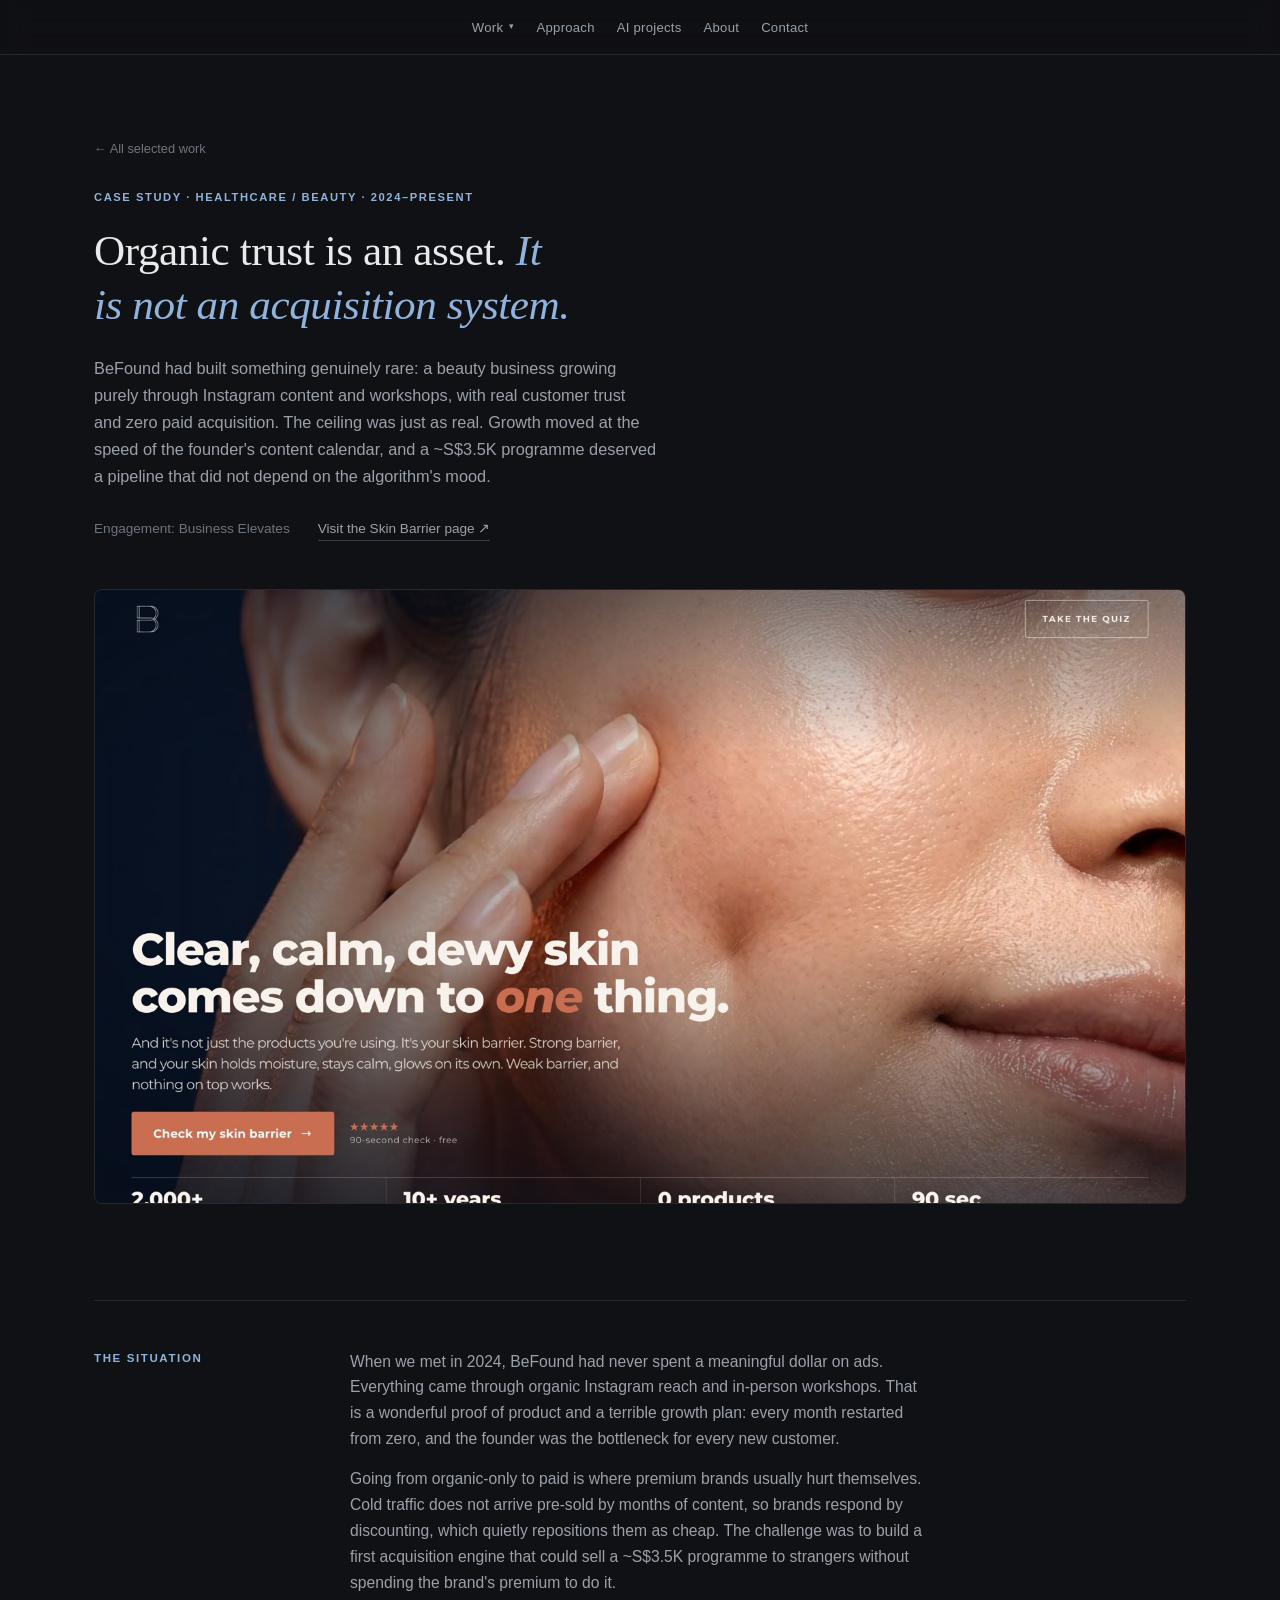
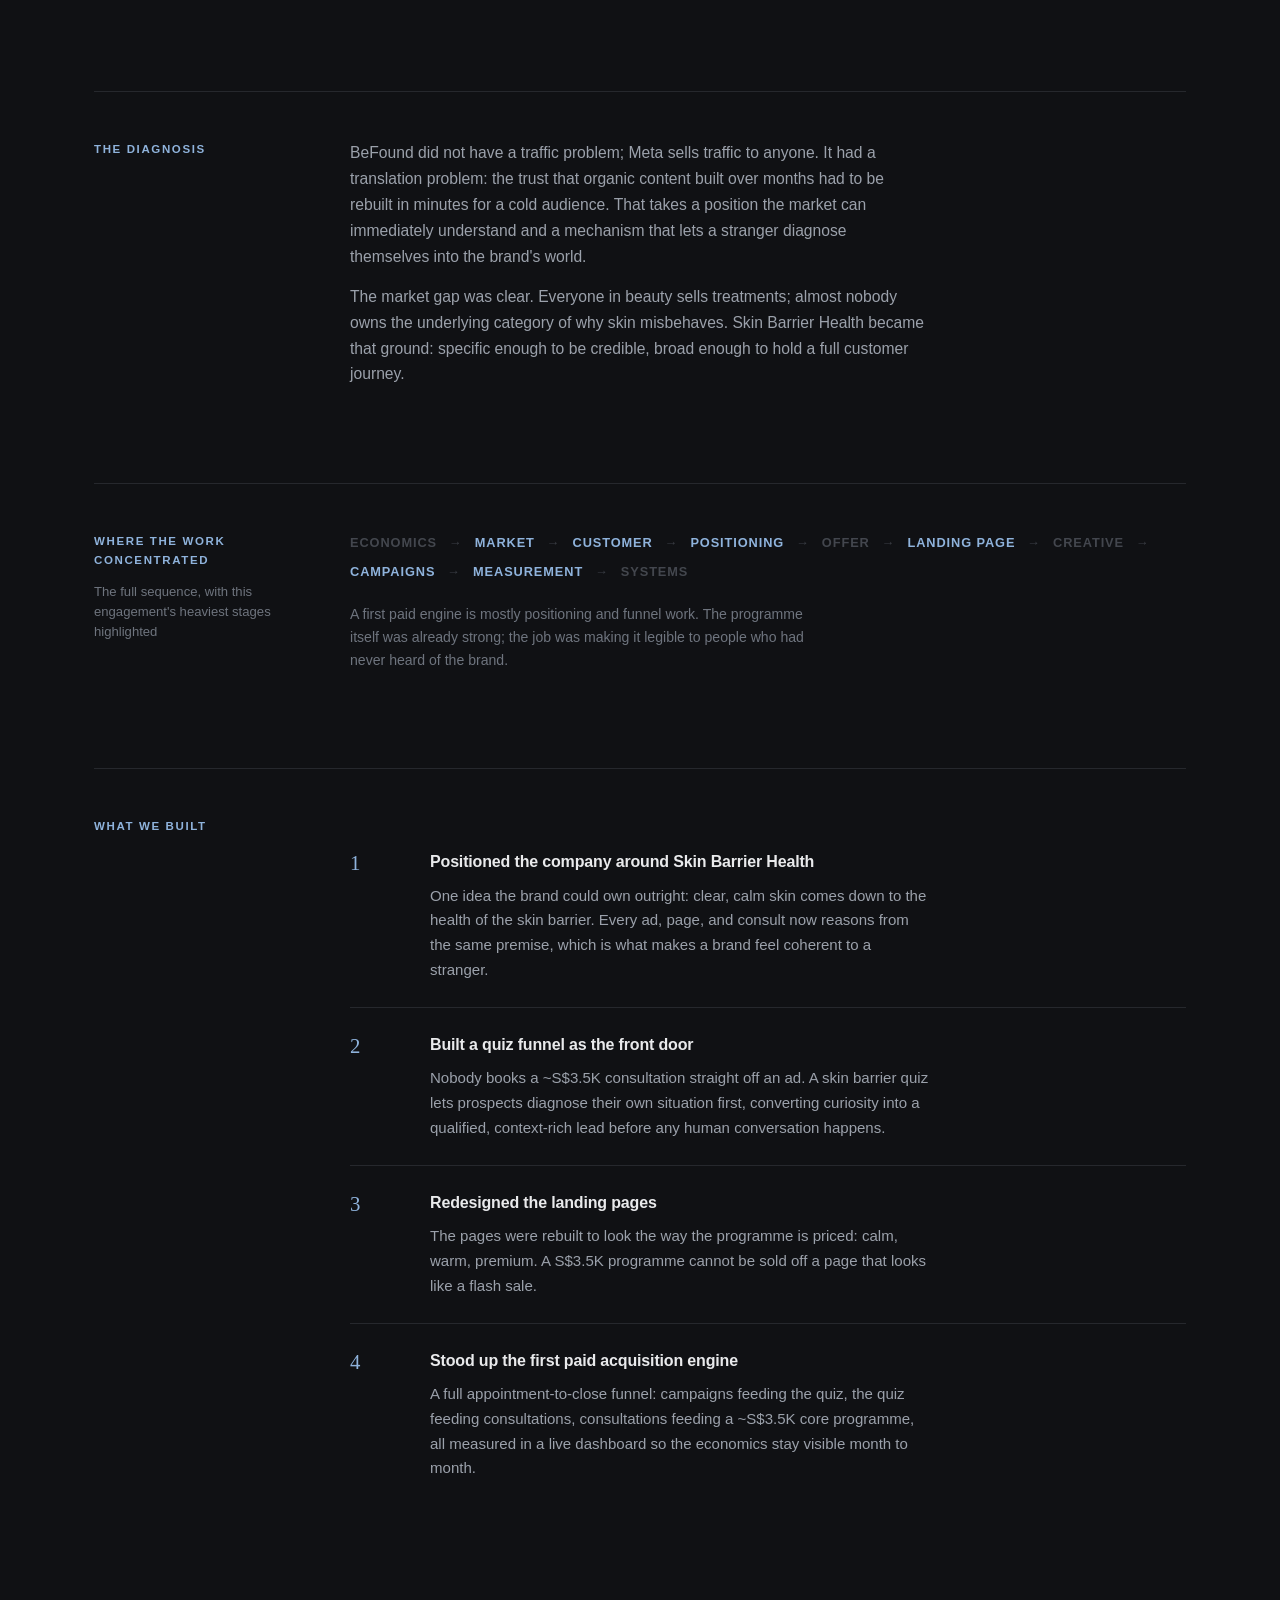
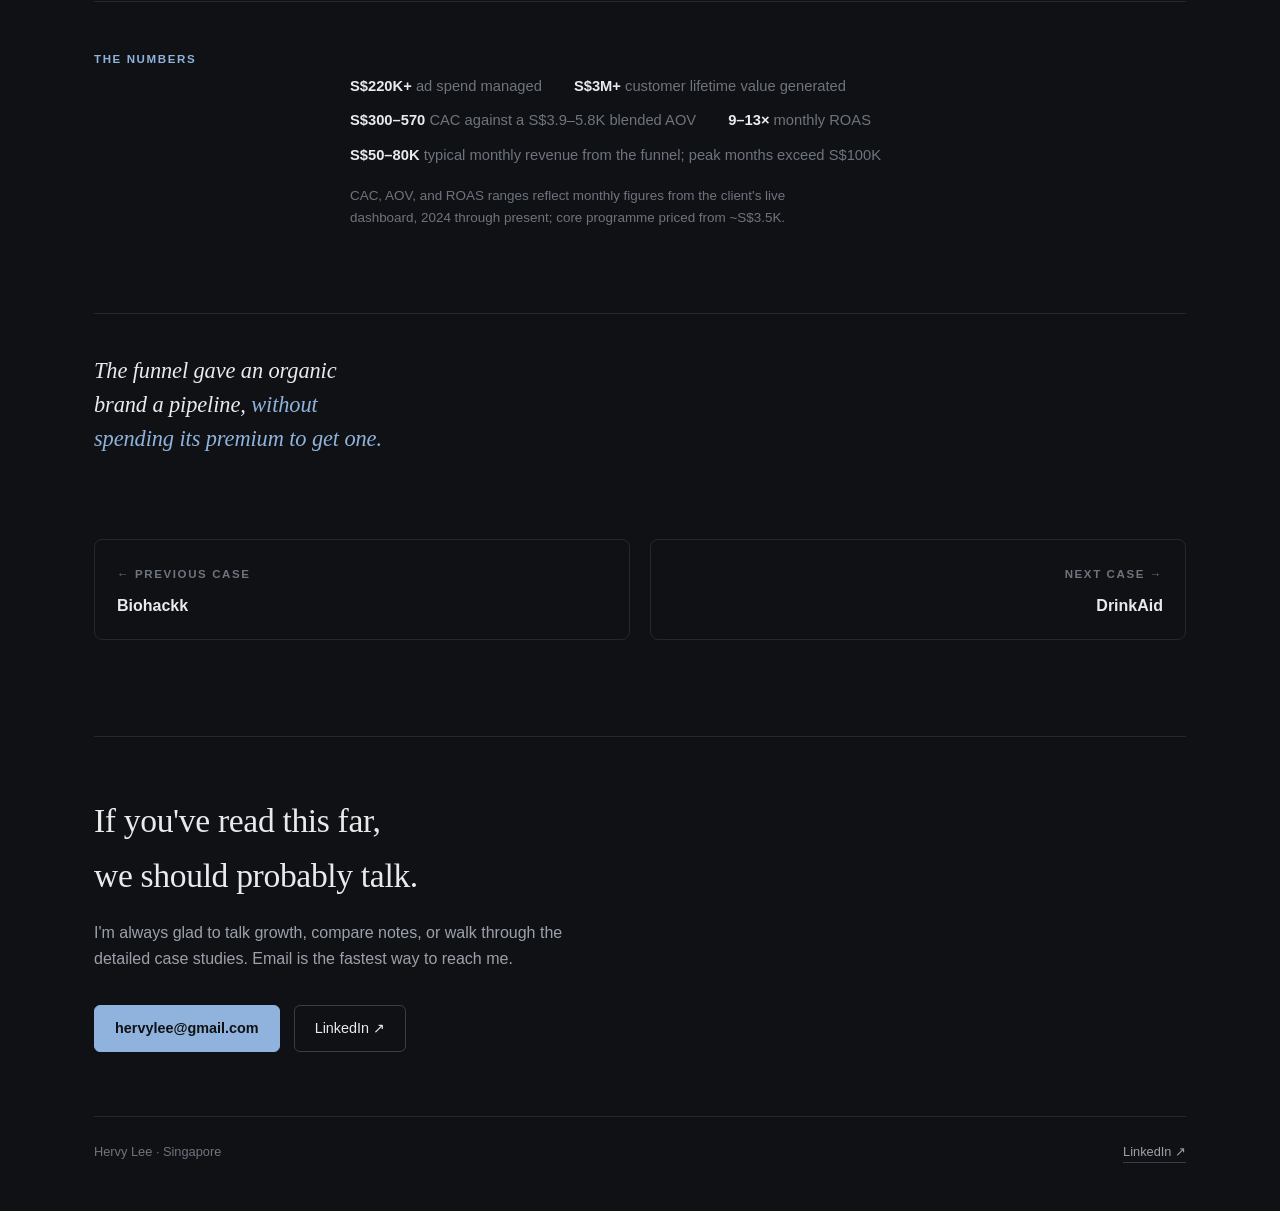
==== work/befound.html @ 4fccdfe1 "Portfolio site: cinematic hero, five case studies, AI projects, editorial rail layout Co-Authored-By" ====
<!doctype html>
<html lang="en" data-theme="dark">
<head>
<meta charset="utf-8">
<meta name="viewport" content="width=device-width, initial-scale=1">
<title>BeFound · Case study · Hervy Lee</title>
<meta name="description" content="How Skin Barrier Health positioning, a quiz funnel, and a first paid acquisition engine turned an organic-only beauty business into a predictable pipeline at 9–13× monthly ROAS.">
<link rel="icon" href="data:image/svg+xml,%3Csvg xmlns='http://www.w3.org/2000/svg' viewBox='0 0 64 64'%3E%3Crect width='64' height='64' rx='12' fill='%23101114'/%3E%3Ctext x='32' y='42' font-family='Georgia,serif' font-size='32' fill='%238FB3DC' text-anchor='middle'%3EH%3C/text%3E%3C/svg%3E">
<link rel="stylesheet" href="../assets/site.css">
</head>
<body>

<nav>
  <div class="nav-inner">
    <button class="nav-toggle" type="button" aria-label="Menu" aria-expanded="false"><span></span><span></span><span></span></button>
    <div class="nav-links">
      <div class="dropdown">
        <button type="button" aria-expanded="false" aria-haspopup="true">Work <span class="caret">▾</span></button>
        <div class="dropdown-menu">
          <a href="biohackk.html">Biohackk <span class="sub">Health &amp; wellness</span></a>
          <a href="befound.html">BeFound <span class="sub">Healthcare / beauty</span></a>
          <a href="drinkaid.html">DrinkAid <span class="sub">Consumer / DTC</span></a>
          <a href="hltone.html">HLTone <span class="sub">Infant nutrition</span></a>
          <a href="edu.html">The Edu Experience <span class="sub">Education</span></a>
          <a class="all" href="../index.html#work">All selected work</a>
        </div>
      </div>
      <a href="../index.html#approach">Approach</a>
      <a href="../index.html#projects">AI projects</a>
      <a href="../index.html#about">About</a>
      <a href="../index.html#contact">Contact</a>
    </div>
  </div>
</nav>

<div class="wrap">

  <header class="case-hero">
    <a class="crumb" href="../index.html#work">← All selected work</a>
    <div class="eyebrow">Case study · Healthcare / beauty · 2024–present</div>
    <h1>Organic trust is an asset. <em>It is not an acquisition system.</em></h1>
    <p class="lede">BeFound had built something genuinely rare: a beauty business growing purely through Instagram content and workshops, with real customer trust and zero paid acquisition. The ceiling was just as real. Growth moved at the speed of the founder's content calendar, and a ~S$3.5K programme deserved a pipeline that did not depend on the algorithm's mood.</p>
    <div class="meta">
      <span>Engagement: Business Elevates</span>
      <a href="https://www.befoundstudios.com/skin-barrier/" rel="noopener">Visit the Skin Barrier page ↗</a>
    </div>
    <div class="case-cover reveal"><img src="../assets/befound.jpg" alt="BeFound Skin Barrier landing page: Clear, calm, dewy skin comes down to one thing, with a quiz call to action"></div>
  </header>

  <section class="prose rail">
    <div class="sec-head">
      <h2 class="sec-title">The situation</h2>
    </div>
    <p>When we met in 2024, BeFound had never spent a meaningful dollar on ads. Everything came through organic Instagram reach and in-person workshops. That is a wonderful proof of product and a terrible growth plan: every month restarted from zero, and the founder was the bottleneck for every new customer.</p>
    <p>Going from organic-only to paid is where premium brands usually hurt themselves. Cold traffic does not arrive pre-sold by months of content, so brands respond by discounting, which quietly repositions them as cheap. The challenge was to build a first acquisition engine that could sell a ~S$3.5K programme to strangers without spending the brand's premium to do it.</p>
  </section>

  <section class="prose rail">
    <div class="sec-head">
      <h2 class="sec-title">The diagnosis</h2>
    </div>
    <p>BeFound did not have a traffic problem; Meta sells traffic to anyone. It had a translation problem: the trust that organic content built over months had to be rebuilt in minutes for a cold audience. That takes a position the market can immediately understand and a mechanism that lets a stranger diagnose themselves into the brand's world.</p>
    <p>The market gap was clear. Everyone in beauty sells treatments; almost nobody owns the underlying category of why skin misbehaves. Skin Barrier Health became that ground: specific enough to be credible, broad enough to hold a full customer journey.</p>
  </section>

  <section class="rail">
    <div class="sec-head">
      <h2 class="sec-title">Where the work concentrated</h2>
      <span class="note">The full sequence, with this engagement's heaviest stages highlighted</span>
    </div>
    <div class="sequence reveal">
      <span class="off">Economics</span><span class="sep">→</span>
      <span class="on">Market</span><span class="sep">→</span>
      <span class="on">Customer</span><span class="sep">→</span>
      <span class="on">Positioning</span><span class="sep">→</span>
      <span class="off">Offer</span><span class="sep">→</span>
      <span class="on">Landing page</span><span class="sep">→</span>
      <span class="off">Creative</span><span class="sep">→</span>
      <span class="on">Campaigns</span><span class="sep">→</span>
      <span class="on">Measurement</span><span class="sep">→</span>
      <span class="off">Systems</span>
    </div>
    <p class="seq-note">A first paid engine is mostly positioning and funnel work. The programme itself was already strong; the job was making it legible to people who had never heard of the brand.</p>
  </section>

  <section class="rail">
    <div class="sec-head">
      <h2 class="sec-title">What we built</h2>
    </div>
    <div class="moves">
      <div class="move reveal">
        <div class="num">1</div>
        <div>
          <h4>Positioned the company around Skin Barrier Health</h4>
          <p>One idea the brand could own outright: clear, calm skin comes down to the health of the skin barrier. Every ad, page, and consult now reasons from the same premise, which is what makes a brand feel coherent to a stranger.</p>
        </div>
      </div>
      <div class="move reveal">
        <div class="num">2</div>
        <div>
          <h4>Built a quiz funnel as the front door</h4>
          <p>Nobody books a ~S$3.5K consultation straight off an ad. A skin barrier quiz lets prospects diagnose their own situation first, converting curiosity into a qualified, context-rich lead before any human conversation happens.</p>
        </div>
      </div>
      <div class="move reveal">
        <div class="num">3</div>
        <div>
          <h4>Redesigned the landing pages</h4>
          <p>The pages were rebuilt to look the way the programme is priced: calm, warm, premium. A S$3.5K programme cannot be sold off a page that looks like a flash sale.</p>
        </div>
      </div>
      <div class="move reveal">
        <div class="num">4</div>
        <div>
          <h4>Stood up the first paid acquisition engine</h4>
          <p>A full appointment-to-close funnel: campaigns feeding the quiz, the quiz feeding consultations, consultations feeding a ~S$3.5K core programme, all measured in a live dashboard so the economics stay visible month to month.</p>
        </div>
      </div>
    </div>
  </section>

  <section class="rail">
    <div class="sec-head">
      <h2 class="sec-title">The numbers</h2>
    </div>
    <div class="facts reveal">
      <div class="fact"><strong>S$220K+</strong> <span>ad spend managed</span></div>
      <div class="fact"><strong>S$3M+</strong> <span>customer lifetime value generated</span></div>
      <div class="fact"><strong>S$300–570</strong> <span>CAC against a S$3.9–5.8K blended AOV</span></div>
      <div class="fact"><strong>9–13×</strong> <span>monthly ROAS</span></div>
      <div class="fact"><strong>S$50–80K</strong> <span>typical monthly revenue from the funnel; peak months exceed S$100K</span></div>
    </div>
    <p class="footnote">CAC, AOV, and ROAS ranges reflect monthly figures from the client's live dashboard, 2024 through present; core programme priced from ~S$3.5K.</p>
  </section>

  <div class="takeaway reveal">
    <p>The funnel gave an organic brand a pipeline, <em>without spending its premium to get one.</em></p>
  </div>

  <div class="case-nav">
    <a href="biohackk.html"><span class="dir">← Previous case</span><span class="name">Biohackk</span></a>
    <a class="next" href="drinkaid.html"><span class="dir">Next case →</span><span class="name">DrinkAid</span></a>
  </div>

  <div class="contact-panel" id="contact">
    <h2>If you've read this far, we should probably talk.</h2>
    <p>I'm always glad to talk growth, compare notes, or walk through the detailed case studies. Email is the fastest way to reach me.</p>
    <div class="hero-ctas">
      <a class="btn" href="mailto:hervylee@gmail.com">hervylee@gmail.com</a>
      <a class="btn ghost" href="https://www.linkedin.com/in/hervylee/" rel="noopener">LinkedIn ↗</a>
    </div>
  </div>

  <footer>
    <span>Hervy Lee · Singapore</span>
    <a href="https://www.linkedin.com/in/hervylee/" rel="noopener">LinkedIn ↗</a>
  </footer>

</div>

<script src="../assets/site.js"></script>

</body>
</html>
---- assets/site.css ----
:root {
  --ground: #FBFBFA;
  --panel: #F3F3F1;
  --ink: #15171B;
  --ink-2: #5C626D;
  --ink-3: #8A8F98;
  --accent: #1E3A5F;
  --accent-soft: #3E5F8A;
  --hairline: #E6E6E2;
  --hairline-strong: #C9C9C4;
  --serif: ui-serif, "New York", Georgia, "Times New Roman", serif;
  --sans: -apple-system, BlinkMacSystemFont, "SF Pro Text", "Segoe UI", Helvetica, Arial, sans-serif;
}
@media (prefers-color-scheme: dark) {
  :root {
    --ground: #101114; --panel: #16181C; --ink: #E9EAEC; --ink-2: #9BA1AB; --ink-3: #6E747E;
    --accent: #8FB3DC; --accent-soft: #6E93BD; --hairline: #26282D; --hairline-strong: #3A3D44;
  }
}
:root[data-theme="dark"] {
  --ground: #101114; --panel: #16181C; --ink: #E9EAEC; --ink-2: #9BA1AB; --ink-3: #6E747E;
  --accent: #8FB3DC; --accent-soft: #6E93BD; --hairline: #26282D; --hairline-strong: #3A3D44;
}
:root[data-theme="light"] {
  --ground: #FBFBFA; --panel: #F3F3F1; --ink: #15171B; --ink-2: #5C626D; --ink-3: #8A8F98;
  --accent: #1E3A5F; --accent-soft: #3E5F8A; --hairline: #E6E6E2; --hairline-strong: #C9C9C4;
}

* { margin: 0; padding: 0; box-sizing: border-box; }
html { background: var(--ground); scroll-behavior: smooth; }
@media (prefers-reduced-motion: reduce) { html { scroll-behavior: auto; } }
body {
  font-family: var(--sans);
  color: var(--ink);
  background: var(--ground);
  line-height: 1.65;
  font-size: 16px;
  -webkit-font-smoothing: antialiased;
}
a { color: inherit; }
a:focus-visible, button:focus-visible { outline: 2px solid var(--accent-soft); outline-offset: 3px; }
.wrap { max-width: 1140px; margin: 0 auto; padding: 0 24px; }

/* ---------- nav ---------- */
nav {
  position: sticky; top: 0; z-index: 10;
  background: color-mix(in srgb, var(--ground) 82%, transparent);
  -webkit-backdrop-filter: blur(12px); backdrop-filter: blur(12px);
  border-bottom: 1px solid var(--hairline);
}
.nav-inner {
  max-width: 1140px; margin: 0 auto; padding: 14px 24px;
  display: flex; align-items: baseline; justify-content: center; gap: 16px;
}
.nav-toggle { display: none; background: none; border: 0; cursor: pointer; padding: 10px; }
.nav-toggle span {
  display: block; width: 18px; height: 1.5px; background: var(--ink);
  transition: transform 0.25s ease, opacity 0.2s ease;
}
.nav-toggle span + span { margin-top: 5px; }
nav.open .nav-toggle span:nth-child(1) { transform: translateY(6.5px) rotate(45deg); }
nav.open .nav-toggle span:nth-child(2) { opacity: 0; }
nav.open .nav-toggle span:nth-child(3) { transform: translateY(-6.5px) rotate(-45deg); }
.nav-links { display: flex; gap: 22px; flex-wrap: wrap; align-items: baseline; }
.nav-links > a {
  font-size: 0.82rem; text-decoration: none; color: var(--ink-2);
  letter-spacing: 0.02em;
}
.nav-links > a:hover { color: var(--accent); }

/* ---------- nav dropdown ---------- */
.dropdown { position: relative; }
.dropdown > button {
  background: none; border: 0; cursor: pointer;
  font-family: inherit; font-size: 0.82rem; letter-spacing: 0.02em;
  color: var(--ink-2); padding: 0;
  display: inline-flex; align-items: center; gap: 6px;
}
.dropdown > button:hover { color: var(--accent); }
.dropdown .caret {
  font-size: 0.55rem; line-height: 1; translate: 0 -1px;
  transition: transform 0.2s ease;
}
.dropdown.open .caret { transform: rotate(180deg); }
.dropdown-menu {
  position: absolute; top: calc(100% + 12px); right: -8px;
  min-width: 232px;
  background: var(--panel);
  border: 1px solid var(--hairline);
  border-radius: 8px;
  padding: 8px;
  display: none; flex-direction: column;
  box-shadow: 0 16px 40px rgba(0, 0, 0, 0.28);
}
.dropdown.open .dropdown-menu,
.dropdown:focus-within .dropdown-menu { display: flex; }
@media (hover: hover) {
  .dropdown:hover .dropdown-menu { display: flex; }
}
.dropdown-menu a {
  padding: 8px 12px; border-radius: 5px; text-decoration: none;
  font-size: 0.86rem; color: var(--ink);
  display: flex; align-items: baseline; justify-content: space-between; gap: 14px;
}
.dropdown-menu a .sub { font-size: 0.72rem; color: var(--ink-3); white-space: nowrap; }
.dropdown-menu a:hover { background: color-mix(in srgb, var(--accent) 12%, transparent); color: var(--accent); }
.dropdown-menu a:hover .sub { color: var(--accent-soft); }
.dropdown-menu .all {
  margin-top: 6px; padding-top: 10px;
  border-top: 1px solid var(--hairline);
  color: var(--ink-2); font-size: 0.8rem;
}
@media (max-width: 640px) {
  .nav-inner { justify-content: flex-end; padding: 8px 16px; }
  .nav-toggle { display: block; }
  .nav-links { display: none; }
  nav.open .nav-links {
    display: flex; flex-direction: column; align-items: flex-start; gap: 2px;
    position: absolute; top: 100%; left: 0; right: 0;
    background: color-mix(in srgb, var(--ground) 96%, transparent);
    -webkit-backdrop-filter: blur(14px); backdrop-filter: blur(14px);
    border-bottom: 1px solid var(--hairline);
    padding: 8px 24px 20px;
  }
  .nav-links > a { padding: 10px 0; font-size: 0.95rem; }
  .dropdown > button { display: none; }
  .dropdown-menu, .dropdown.open .dropdown-menu, .dropdown:focus-within .dropdown-menu {
    display: flex; position: static; min-width: 0;
    background: transparent; border: 0; box-shadow: none; padding: 0;
  }
  .dropdown-menu a { padding: 10px 0; font-size: 0.95rem; border-radius: 0; }
  .dropdown-menu a:hover { background: transparent; }
  .dropdown-menu .all { border-top: 0; margin-top: 0; padding-top: 10px; }
}

/* ---------- hero ---------- */
header.hero { padding: 96px 0 72px; }
.eyebrow {
  font-size: 0.7rem; font-weight: 600; text-transform: uppercase;
  letter-spacing: 0.14em; color: var(--accent);
}
.hero h1, .intro h1 {
  margin-top: 20px;
  font-family: var(--serif);
  font-weight: 500;
  font-size: clamp(1.9rem, 5.2vw, 3.1rem);
  line-height: 1.22;
  letter-spacing: -0.01em;
  text-wrap: balance;
  max-width: 21ch;
}
.hero h1 em, .intro h1 em { font-style: italic; color: var(--accent); }

/* ---------- animated "growth" word ---------- */
.gw { position: relative; display: inline-block; white-space: nowrap; }
.gw .l { display: inline-block; transform-origin: 50% 100%; }
.gw svg {
  position: absolute; left: 0; bottom: -0.18em;
  width: 100%; height: 0.42em;
  overflow: visible; pointer-events: none;
}
.gw path {
  fill: none; stroke: var(--accent-soft); stroke-width: 1.5;
  vector-effect: non-scaling-stroke; stroke-linecap: round;
}
.gw circle { fill: var(--accent); transform-box: fill-box; transform-origin: center; }
.gw.play .l { animation: gw-grow 0.55s cubic-bezier(0.16, 1, 0.3, 1) both; }
.gw.play .l:nth-child(1) { animation-delay: 0.10s; }
.gw.play .l:nth-child(2) { animation-delay: 0.17s; }
.gw.play .l:nth-child(3) { animation-delay: 0.24s; }
.gw.play .l:nth-child(4) { animation-delay: 0.31s; }
.gw.play .l:nth-child(5) { animation-delay: 0.38s; }
.gw.play .l:nth-child(6) { animation-delay: 0.45s; }
.gw.play svg { animation: gw-draw 0.7s ease-out 0.65s both; }
.gw.play circle {
  opacity: 0;
  animation: gw-dot-in 0.3s ease-out 1.3s forwards, gw-pulse 3.2s ease-in-out 1.7s infinite;
}
@keyframes gw-grow { from { opacity: 0; transform: translateY(0.45em) scale(0.6); } }
@keyframes gw-draw {
  from { clip-path: inset(-80% 105% -80% -5%); }
  to { clip-path: inset(-80% -10% -80% -5%); }
}
@keyframes gw-dot-in { from { opacity: 0; transform: scale(0.4); } to { opacity: 1; } }
@keyframes gw-pulse {
  0%, 100% { transform: scale(1); opacity: 1; }
  50% { transform: scale(1.4); opacity: 0.7; }
}
@media (prefers-reduced-motion: reduce) {
  .gw.play .l, .gw.play svg, .gw.play circle { animation: none; }
  .gw.play circle { opacity: 1; }
}

/* ---------- cinematic hero ---------- */
.cine {
  min-height: calc(94svh - 54px);
  display: flex; flex-direction: column; align-items: center; justify-content: center;
  position: relative; text-align: center;
  padding: 48px 24px 64px;
  background: radial-gradient(ellipse 62% 46% at 50% 44%, color-mix(in srgb, var(--accent) 7%, transparent), transparent 72%);
}
.cine .gw {
  font-family: var(--serif);
  font-weight: 500;
  font-size: clamp(4.2rem, 19vw, 13rem);
  line-height: 1.05;
  letter-spacing: -0.03em;
  color: var(--ink);
}
.cine .gw path { stroke-width: 2; }
.cine .gw.play .l { animation-duration: 0.7s; }
.cine .gw.play .l:nth-child(1) { animation-delay: 0.20s; }
.cine .gw.play .l:nth-child(2) { animation-delay: 0.29s; }
.cine .gw.play .l:nth-child(3) { animation-delay: 0.38s; }
.cine .gw.play .l:nth-child(4) { animation-delay: 0.47s; }
.cine .gw.play .l:nth-child(5) { animation-delay: 0.56s; }
.cine .gw.play .l:nth-child(6) { animation-delay: 0.65s; }
.cine .gw.play svg { animation-delay: 0.95s; animation-duration: 0.9s; }
.cine .gw.play circle { animation-delay: 1.9s, 2.4s; }
.cine-eyebrow { margin-top: 40px; }
.scroll-cue {
  position: absolute; bottom: 26px; left: 50%; margin-left: -0.5px;
  display: block; width: 1px; height: 46px; overflow: hidden;
}
.scroll-cue span {
  display: block; width: 1px; height: 100%;
  background: linear-gradient(var(--accent-soft), transparent);
  animation: cue 2.6s ease-in-out infinite;
}
@keyframes cue {
  0% { transform: translateY(-100%); }
  55%, 100% { transform: translateY(100%); }
}
@media (prefers-reduced-motion: reduce) { .scroll-cue span { animation: none; } }

.intro { padding-top: 40px; }
.intro h1 { margin-top: 0; }
.intro .metrics { margin-top: 56px; }
.hero .lede, .intro .lede { margin-top: 26px; color: var(--ink-2); max-width: 60ch; font-size: 1.02rem; }
.hero-ctas { margin-top: 32px; display: flex; gap: 14px; flex-wrap: wrap; align-items: center; }
.btn {
  display: inline-block; text-decoration: none; font-size: 0.9rem; font-weight: 600;
  padding: 11px 20px; border-radius: 6px;
  background: var(--accent); color: var(--ground);
  border: 1px solid var(--accent);
}
.btn:hover { background: var(--accent-soft); border-color: var(--accent-soft); }
.btn:active { transform: translateY(1px); }
.btn.ghost { background: transparent; color: var(--ink); border: 1px solid var(--hairline-strong); font-weight: 500; }
.btn.ghost:hover { border-color: var(--accent); color: var(--accent); background: transparent; }

/* ---------- metrics ---------- */
.metrics {
  display: grid; grid-template-columns: repeat(4, 1fr); gap: 28px 24px;
  padding: 32px 0; border-top: 1px solid var(--hairline); border-bottom: 1px solid var(--hairline);
}
.metric .value {
  font-size: 1.8rem; font-weight: 620; letter-spacing: -0.02em;
  font-variant-numeric: tabular-nums; line-height: 1.15;
}
.metric .label { margin-top: 5px; font-size: 0.82rem; color: var(--ink-3); line-height: 1.45; }
@media (max-width: 620px) { .metrics { grid-template-columns: repeat(2, 1fr); } }
.metrics.reveal .metric { opacity: 0; transform: translateY(12px); transition: opacity 0.5s ease, transform 0.5s ease; }
.metrics.reveal.in .metric { opacity: 1; transform: none; }
.metrics.reveal.in .metric:nth-child(2) { transition-delay: 70ms; }
.metrics.reveal.in .metric:nth-child(3) { transition-delay: 140ms; }
.metrics.reveal.in .metric:nth-child(4) { transition-delay: 210ms; }

/* ---------- sections ---------- */
section { padding: 84px 0 0; }
.sec-head { display: flex; align-items: baseline; justify-content: space-between; gap: 16px;
  padding-bottom: 12px; border-bottom: 1px solid var(--hairline); margin-bottom: 40px; }
.sec-head .note { font-size: 0.82rem; color: var(--ink-3); }

/* ---------- editorial rail sections ---------- */
.rail {
  display: grid;
  grid-template-columns: 200px minmax(0, 1fr);
  column-gap: 56px;
  border-top: 1px solid var(--hairline);
}
section.rail { margin-top: clamp(64px, 9vw, 96px); padding: clamp(40px, 6vw, 48px) 0 0; }
.rail > .sec-head {
  grid-column: 1;
  grid-row: 1 / span 99;
  align-self: start;
  position: sticky;
  top: 96px;
  display: block;
  border-bottom: 0;
  padding-bottom: 0;
  margin-bottom: 0;
}
.rail > .sec-head .note { display: block; margin-top: 12px; line-height: 1.5; }
.rail > :not(.sec-head) { grid-column: 2; }
@media (max-width: 880px) {
  .rail { display: block; }
  .rail > .sec-head { position: static; margin-bottom: 32px; }
}
h2.sec-title { font-size: 0.72rem; font-weight: 600; text-transform: uppercase; letter-spacing: 0.14em; color: var(--accent); }

/* ---------- work (index cards) ---------- */
.case { display: grid; grid-template-columns: 1fr; gap: 0; }
.case + .case { margin-top: clamp(48px, 7vw, 64px); padding-top: clamp(48px, 7vw, 64px); border-top: 1px solid var(--hairline); }
.cover {
  display: block; margin-bottom: 26px;
  aspect-ratio: 16 / 9; overflow: hidden;
  border: 1px solid var(--hairline); border-radius: 8px;
  background: var(--panel);
}
.cover img {
  display: block; width: 100%; height: 100%;
  object-fit: cover; object-position: center top;
  transition: transform 0.6s ease;
}
.cover:hover img { transform: scale(1.02); }
@media (prefers-reduced-motion: reduce) { .cover img { transition: none; } .cover:hover img { transform: none; } }
.case-head { display: flex; flex-wrap: wrap; align-items: baseline; gap: 6px 14px; }
.case h3 { font-size: 1.25rem; font-weight: 640; letter-spacing: -0.015em; }
.case h3 a { text-decoration: none; border-bottom: 1px solid var(--hairline-strong); }
.case h3 a:hover { color: var(--accent); border-bottom-color: var(--accent); }
.case .tag { font-size: 0.8rem; color: var(--ink-3); }
.case .story { margin-top: 14px; font-size: 0.98rem; color: var(--ink-2); max-width: 66ch; }
.deltas { margin-top: 24px; }
.delta {
  display: grid; grid-template-columns: 1fr auto auto auto; gap: 18px; align-items: baseline;
  padding: 12px 0; border-top: 1px solid var(--hairline); font-size: 0.94rem;
}
.delta:last-child { border-bottom: 1px solid var(--hairline); }
.delta .what { color: var(--ink-2); }
.delta .from { color: var(--ink-3); font-variant-numeric: tabular-nums; text-align: right; }
.delta .arrow { color: var(--ink-3); font-size: 0.82rem; }
.delta .to { color: var(--accent); font-weight: 640; font-variant-numeric: tabular-nums; text-align: right; min-width: 76px; }
.facts { margin-top: 24px; display: flex; flex-wrap: wrap; gap: 10px 32px; font-size: 0.92rem; }
.facts .fact strong { font-weight: 640; font-variant-numeric: tabular-nums; }
.facts .fact span { color: var(--ink-3); }
.footnote { margin-top: 18px; font-size: 0.84rem; color: var(--ink-3); max-width: 64ch; }
.case-link {
  display: inline-block; margin-top: 24px;
  font-size: 0.9rem; font-weight: 600; text-decoration: none;
  color: var(--accent); border-bottom: 1px solid var(--accent-soft);
}
.case-link:hover { color: var(--accent-soft); }

/* ---------- approach ---------- */
.sequence {
  display: flex; flex-wrap: wrap; align-items: baseline; gap: 8px 12px;
  font-size: 0.8rem; font-weight: 560; letter-spacing: 0.07em; text-transform: uppercase;
  color: var(--ink-2);
}
.sequence .sep { color: var(--hairline-strong); font-weight: 400; }
.sequence .on { color: var(--accent); }
.sequence .off { color: var(--ink-3); opacity: 0.55; }
/* ---------- process journey ---------- */
.journey { position: relative; padding-left: 32px; max-width: 640px; }
.journey::before {
  content: ""; position: absolute; left: 3px; top: 14px; bottom: 14px;
  width: 1px; background: var(--hairline-strong);
}
.stage { position: relative; padding: 9px 0; }
.stage.has-note { padding: 18px 0 28px; }
.stage::before {
  content: ""; position: absolute; left: -32px; top: 17px;
  width: 7px; height: 7px; border-radius: 50%;
  background: var(--ink-3);
}
.stage.has-note::before {
  top: 26px;
  background: var(--accent);
  box-shadow: 0 0 0 4px color-mix(in srgb, var(--accent) 16%, transparent);
}
.stage-head { display: flex; align-items: baseline; gap: 16px; }
.s-num {
  font-family: var(--serif); font-size: 1.05rem; color: var(--ink-3);
  font-variant-numeric: tabular-nums; min-width: 30px; line-height: 1.4;
}
.has-note .s-num { color: var(--accent); }
.s-name {
  font-size: 0.78rem; font-weight: 600; letter-spacing: 0.09em;
  text-transform: uppercase; color: var(--ink-3);
}
.has-note .s-name { color: var(--ink); }
.stage-line { margin-top: 6px; padding-left: 46px; font-size: 0.88rem; color: var(--ink-3); max-width: 54ch; }
.stage-note { margin-top: 10px; padding-left: 46px; max-width: 58ch; }
.stage-note h4 { font-size: 0.98rem; font-weight: 640; letter-spacing: -0.01em; }
.stage-note p { margin-top: 8px; font-size: 0.93rem; color: var(--ink-2); }
@media (max-width: 620px) {
  .journey { padding-left: 24px; }
  .stage::before { left: -24px; }
  .stage-note, .stage-line { padding-left: 0; }
}

/* ---------- about ---------- */
.about-grid { display: grid; grid-template-columns: 3fr 2fr; gap: 48px; }
@media (max-width: 680px) { .about-grid { grid-template-columns: 1fr; } }
.about p + p { margin-top: 14px; }
.about p { color: var(--ink-2); font-size: 0.98rem; max-width: 60ch; }
.side-list h4 {
  font-size: 0.7rem; font-weight: 600; text-transform: uppercase; letter-spacing: 0.14em;
  color: var(--accent); margin-bottom: 12px;
}
.side-list ul { list-style: none; display: flex; flex-direction: column; gap: 8px; font-size: 0.9rem; color: var(--ink-2); }
.side-list li { padding-left: 16px; position: relative; }
.side-list li::before { content: ""; position: absolute; left: 0; top: 0.68em; width: 5px; height: 1px; background: var(--accent-soft); }
.side-list + .side-list { margin-top: 32px; }

/* ---------- contact ---------- */
.contact-panel {
  margin-top: clamp(64px, 9vw, 96px); padding: clamp(40px, 6vw, 56px) 0 clamp(48px, 7vw, 64px);
  border-top: 1px solid var(--hairline);
}
.contact-panel h2 {
  font-family: var(--serif); font-weight: 500;
  font-size: clamp(1.5rem, 3.6vw, 2.1rem); letter-spacing: -0.01em;
  text-wrap: balance; max-width: 26ch;
}
.contact-panel p { margin-top: 16px; color: var(--ink-2); max-width: 56ch; }

footer {
  border-top: 1px solid var(--hairline);
  padding: 24px 0 48px;
  font-size: 0.8rem; color: var(--ink-3);
  display: flex; justify-content: space-between; flex-wrap: wrap; gap: 8px;
}
footer a { color: var(--ink-2); text-decoration: none; border-bottom: 1px solid var(--hairline-strong); }
footer a:hover { color: var(--accent); border-bottom-color: var(--accent); }

/* ---------- case study pages ---------- */
.case-hero { padding: clamp(56px, 8vw, 80px) 0 0; }
.case-hero .crumb {
  font-size: 0.8rem; color: var(--ink-3); text-decoration: none;
}
.case-hero .crumb:hover { color: var(--accent); }
.case-hero .eyebrow { margin-top: 26px; }
.case-hero h1 {
  margin-top: 18px;
  font-family: var(--serif);
  font-weight: 500;
  font-size: clamp(1.8rem, 4.6vw, 2.7rem);
  line-height: 1.24;
  letter-spacing: -0.01em;
  text-wrap: balance;
  max-width: 24ch;
}
.case-hero h1 em { font-style: italic; color: var(--accent); }
.case-hero .lede { margin-top: 24px; color: var(--ink-2); max-width: 62ch; font-size: 1.02rem; }
.case-hero .meta {
  margin-top: 28px; display: flex; flex-wrap: wrap; gap: 8px 28px;
  font-size: 0.85rem; color: var(--ink-3);
}
.case-hero .meta a { color: var(--ink-2); text-decoration: none; border-bottom: 1px solid var(--hairline-strong); }
.case-hero .meta a:hover { color: var(--accent); border-bottom-color: var(--accent); }
.case-cover {
  margin-top: clamp(32px, 5vw, 48px);
  aspect-ratio: 16 / 9; overflow: hidden;
  border: 1px solid var(--hairline); border-radius: 8px;
  background: var(--panel);
}
.case-cover img { display: block; width: 100%; height: 100%; object-fit: cover; object-position: center top; }

.prose p { color: var(--ink-2); font-size: 0.98rem; max-width: 66ch; }
.prose p + p { margin-top: 14px; }
.prose strong { color: var(--ink); font-weight: 620; }

.seq-note { margin-top: 20px; font-size: 0.88rem; color: var(--ink-3); max-width: 62ch; }

.moves { margin-top: 8px; display: flex; flex-direction: column; }
.move {
  display: grid; grid-template-columns: 56px 1fr; gap: 8px 24px;
  padding: 24px 0;
}
.move + .move { border-top: 1px solid var(--hairline); }
.move .num {
  font-family: var(--serif); font-size: 1.3rem; color: var(--accent);
  font-variant-numeric: tabular-nums; line-height: 1.3;
}
.move h4 { font-size: 1rem; font-weight: 640; letter-spacing: -0.01em; }
.move p { margin-top: 8px; font-size: 0.94rem; color: var(--ink-2); max-width: 60ch; }
@media (max-width: 620px) {
  .move { grid-template-columns: 1fr; gap: 4px; }
  .move .num { font-size: 1.1rem; }
}

.takeaway {
  margin-top: clamp(64px, 9vw, 84px); padding: 40px 0 0;
  border-top: 1px solid var(--hairline);
}
.takeaway p {
  font-family: var(--serif); font-style: italic;
  font-size: clamp(1.15rem, 2.6vw, 1.4rem); line-height: 1.5;
  letter-spacing: -0.005em; text-wrap: balance;
  max-width: 30ch; color: var(--ink);
}
.takeaway p em { color: var(--accent); font-style: italic; }

.case-nav {
  margin-top: clamp(64px, 9vw, 84px);
  display: grid; grid-template-columns: 1fr 1fr; gap: 20px;
}
@media (max-width: 620px) { .case-nav { grid-template-columns: 1fr; } }
.case-nav a {
  display: block; text-decoration: none;
  border: 1px solid var(--hairline); border-radius: 8px;
  padding: 20px 22px;
}
.case-nav a:hover { border-color: var(--accent-soft); }
.case-nav .dir { font-size: 0.72rem; font-weight: 600; text-transform: uppercase; letter-spacing: 0.14em; color: var(--ink-3); }
.case-nav a:hover .dir { color: var(--accent); }
.case-nav .name { display: block; margin-top: 6px; font-weight: 640; font-size: 1rem; }
.case-nav .next { text-align: right; }

/* ---------- case page extras ---------- */
.case-cover.wide { aspect-ratio: 21 / 9; }
.case-cover.wide img { object-position: center; }
.crop-right { object-position: right center !important; }

.sim-wrap { margin-top: 8px; overflow-x: auto; }
table.sim {
  width: 100%; min-width: 620px;
  border-collapse: collapse;
  font-size: 0.88rem; font-variant-numeric: tabular-nums;
}
.sim th {
  font-size: 0.68rem; font-weight: 600; text-transform: uppercase; letter-spacing: 0.09em;
  color: var(--ink-3); text-align: right; padding: 8px 12px 10px;
  border-bottom: 1px solid var(--hairline-strong); white-space: nowrap;
}
.sim td { padding: 10px 12px; border-bottom: 1px solid var(--hairline); color: var(--ink-2); text-align: right; white-space: nowrap; }
.sim th:first-child, .sim td:first-child { text-align: left; padding-left: 0; }
.sim th:last-child, .sim td:last-child { padding-right: 0; }
.sim .neg { color: var(--ink-3); }
.sim .pos { color: var(--accent); font-weight: 620; }
.sim tr.live td { background: color-mix(in srgb, var(--accent) 8%, transparent); color: var(--ink); }
.sim .badge {
  display: inline-block; font-size: 0.62rem; font-weight: 600; text-transform: uppercase;
  letter-spacing: 0.09em; color: var(--accent);
  border: 1px solid var(--accent-soft); border-radius: 999px;
  padding: 1px 8px; margin-left: 10px; vertical-align: middle;
}
.figcap { margin-top: 14px; font-size: 0.82rem; color: var(--ink-3); max-width: 64ch; }

.figure { margin-top: 40px; border: 1px solid var(--hairline); border-radius: 8px; overflow: hidden; background: var(--panel); }
.figure img { display: block; width: 100%; height: auto; }

/* ---------- reveal motion ---------- */
.reveal { opacity: 0; transform: translateY(14px); transition: opacity 0.55s ease, transform 0.55s ease; }
.reveal.in { opacity: 1; transform: none; }
@media (prefers-reduced-motion: reduce) {
  .reveal { opacity: 1; transform: none; transition: none; }
  .metrics.reveal .metric { opacity: 1; transform: none; transition: none; }
}
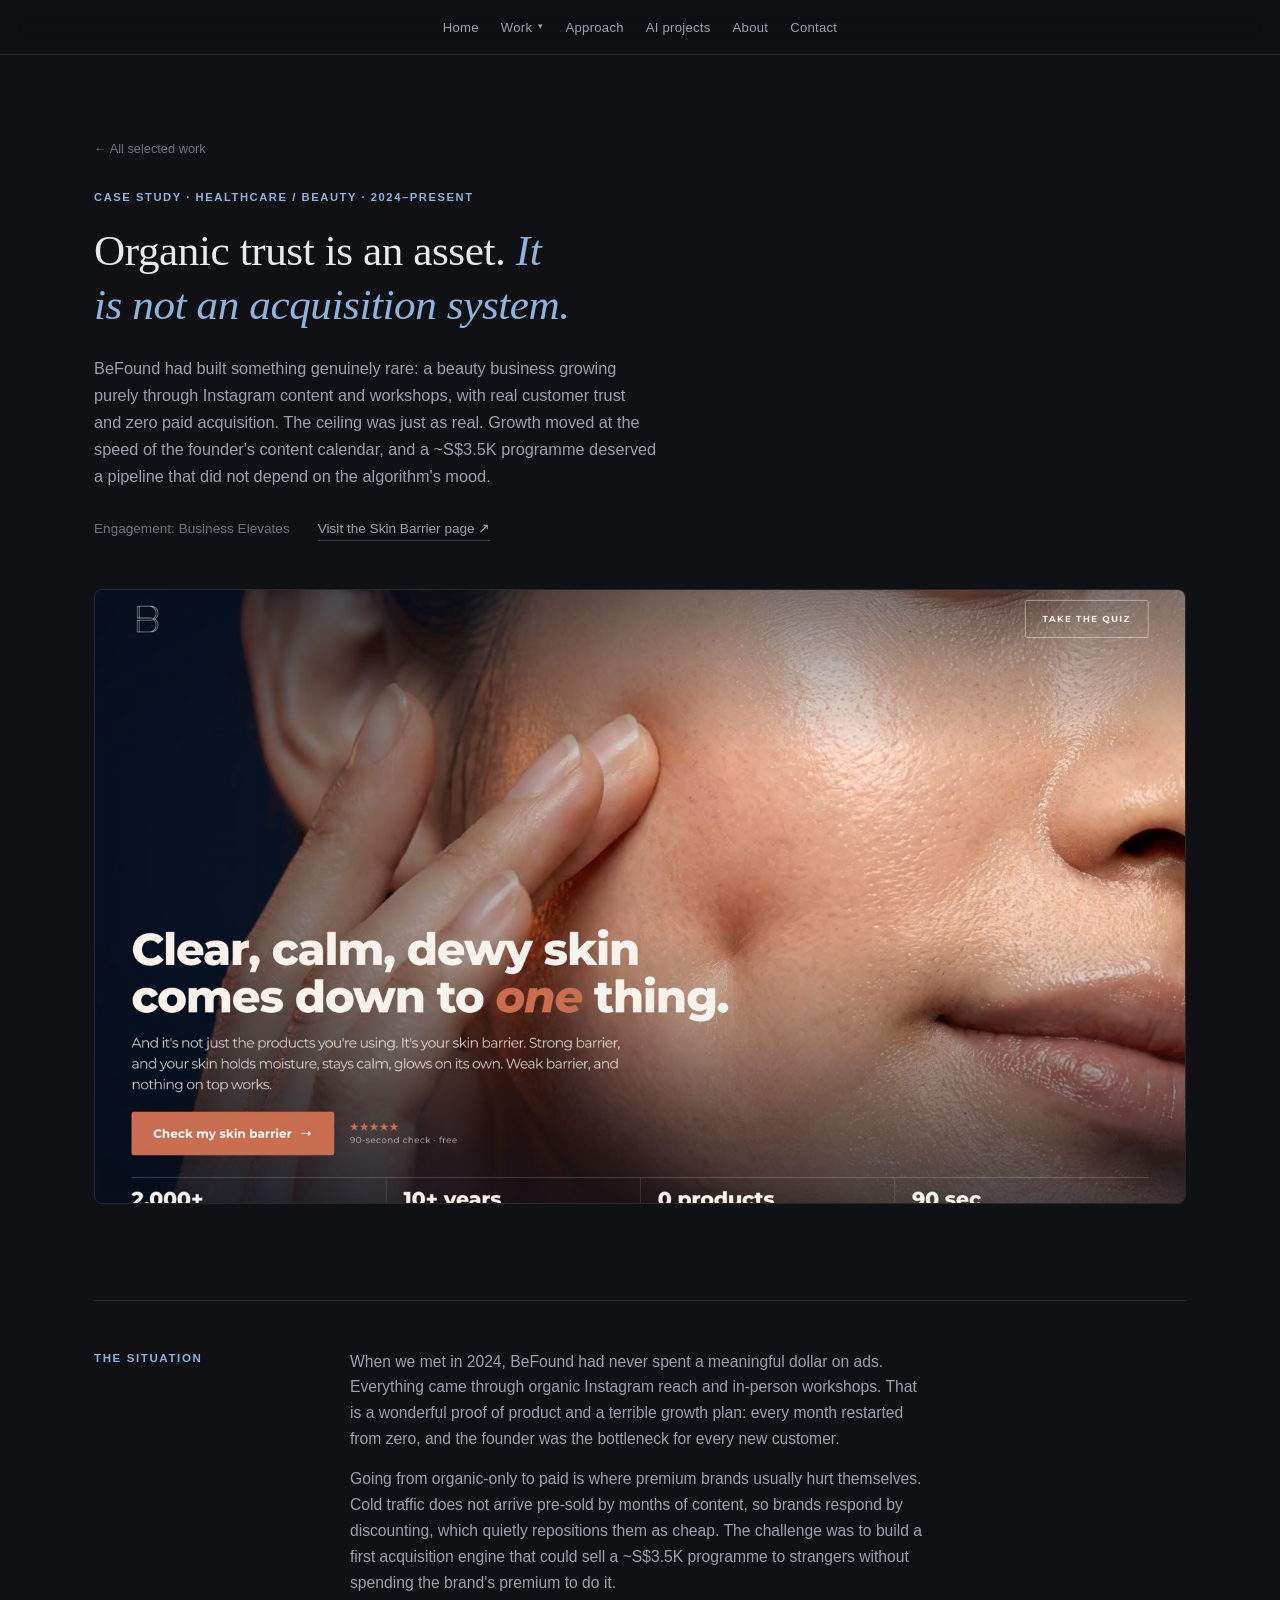
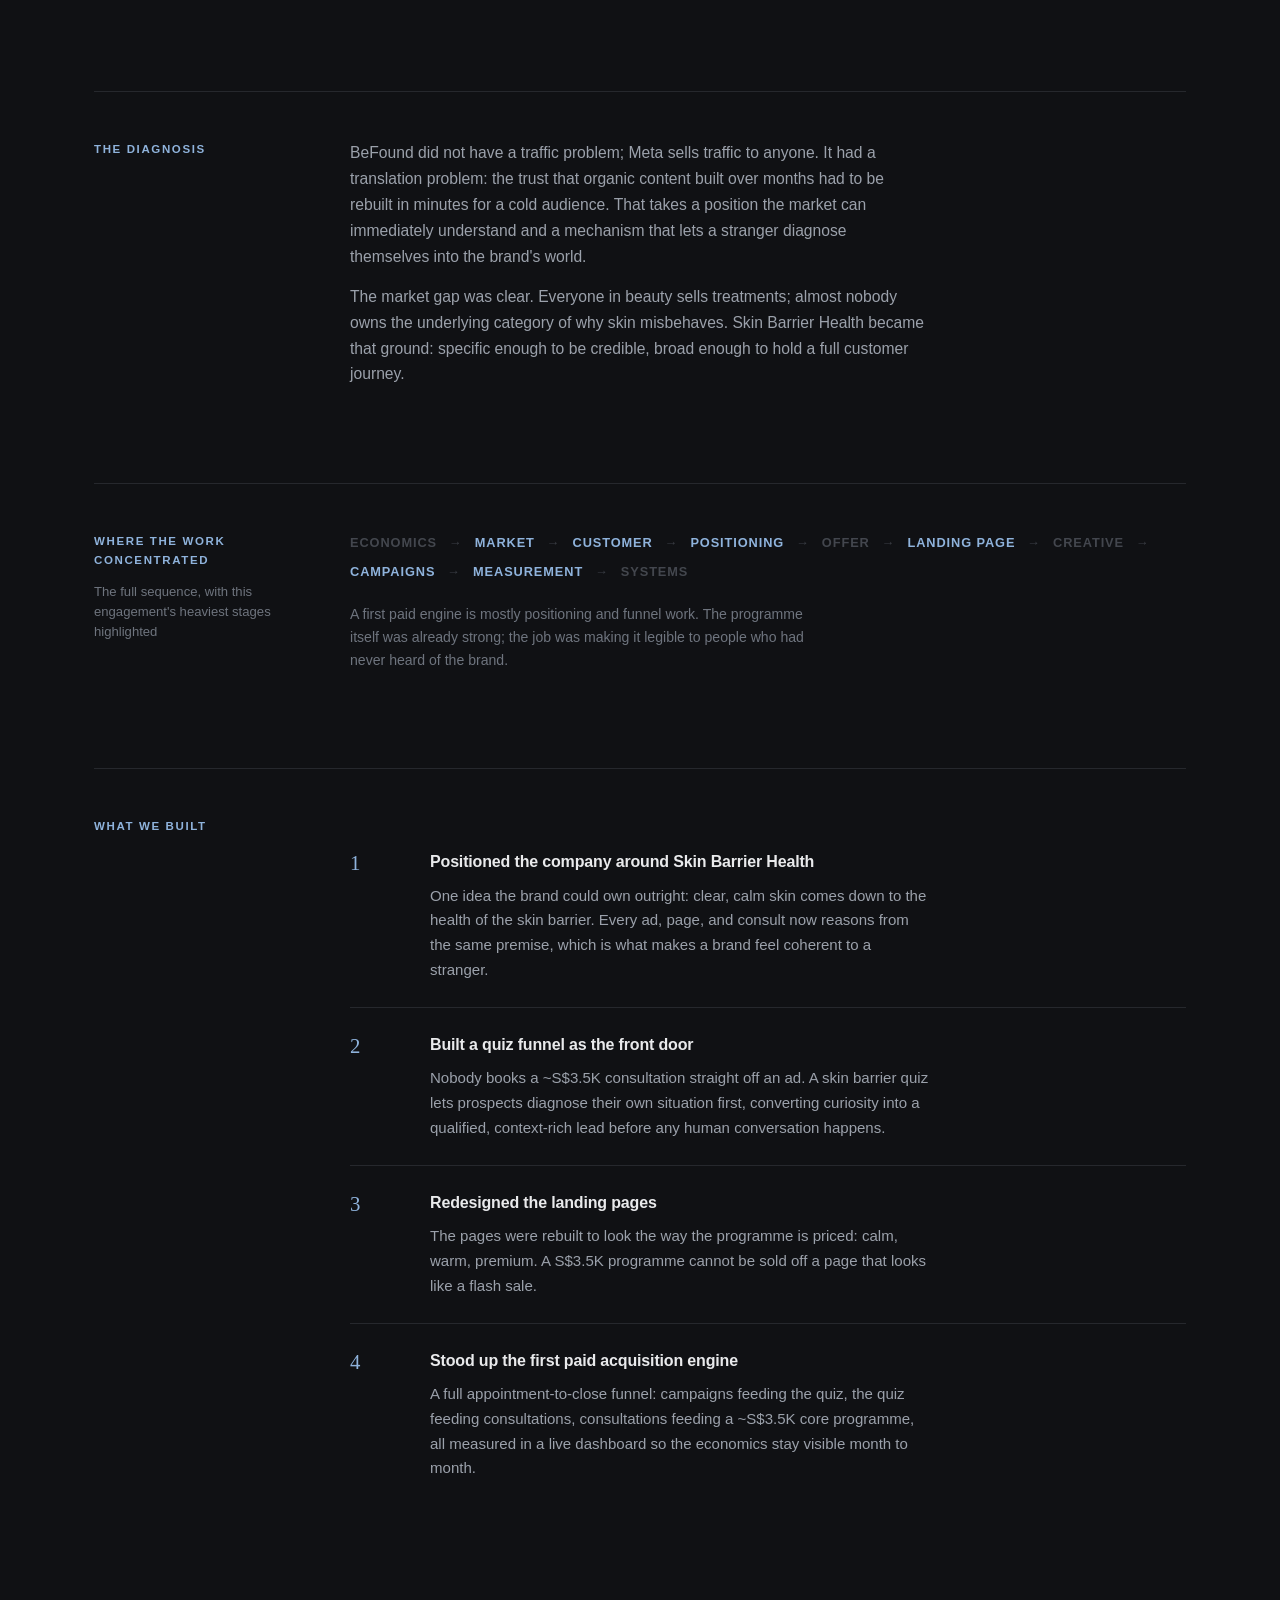
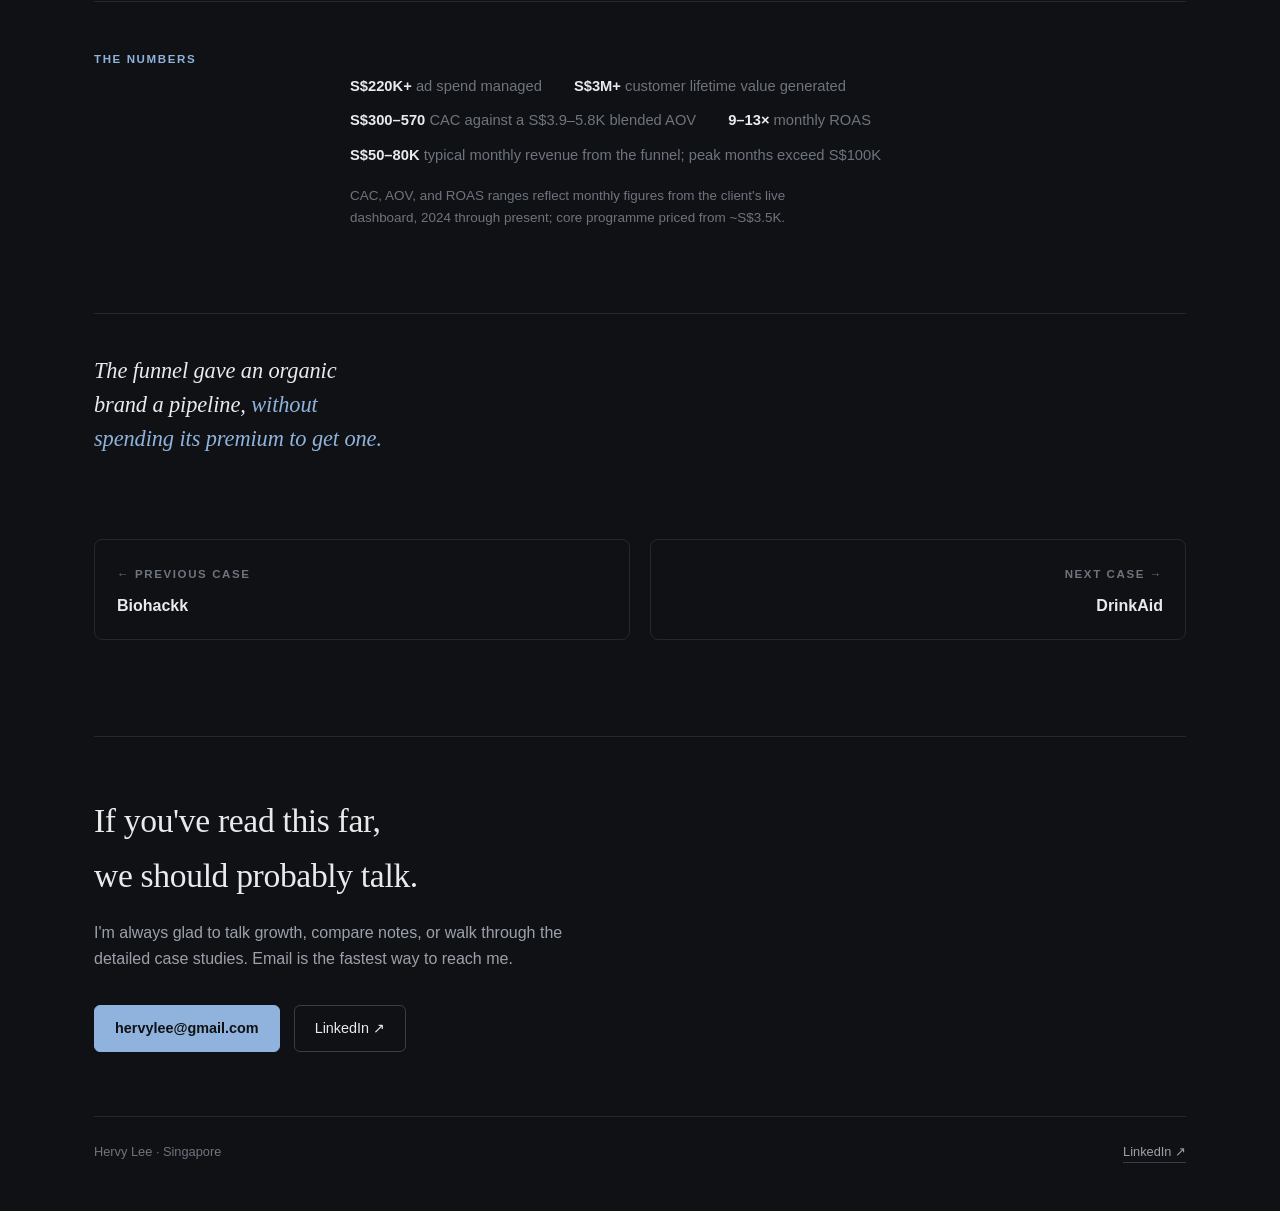
==== commit 17345cb6: "Nav: add Home link on desktop and mobile Co-Authored-By: Claude Fable 5 <noreply@anthropic.com>" ====
--- a/work/befound.html
+++ b/work/befound.html
@@ -14,6 +14,7 @@
   <div class="nav-inner">
     <button class="nav-toggle" type="button" aria-label="Menu" aria-expanded="false"><span></span><span></span><span></span></button>
     <div class="nav-links">
+      <a href="../index.html">Home</a>
       <div class="dropdown">
         <button type="button" aria-expanded="false" aria-haspopup="true">Work <span class="caret">▾</span></button>
         <div class="dropdown-menu">
--- a/assets/site.css
+++ b/assets/site.css
@@ -515,6 +515,8 @@
 .crop-right { object-position: right center !important; }
 
 .sim-wrap { margin-top: 8px; overflow-x: auto; }
+.tbl-title { font-size: 0.95rem; font-weight: 640; letter-spacing: -0.01em; margin-bottom: 4px; }
+.sim-wrap + .tbl-title { margin-top: 44px; }
 table.sim {
   width: 100%; min-width: 620px;
   border-collapse: collapse;
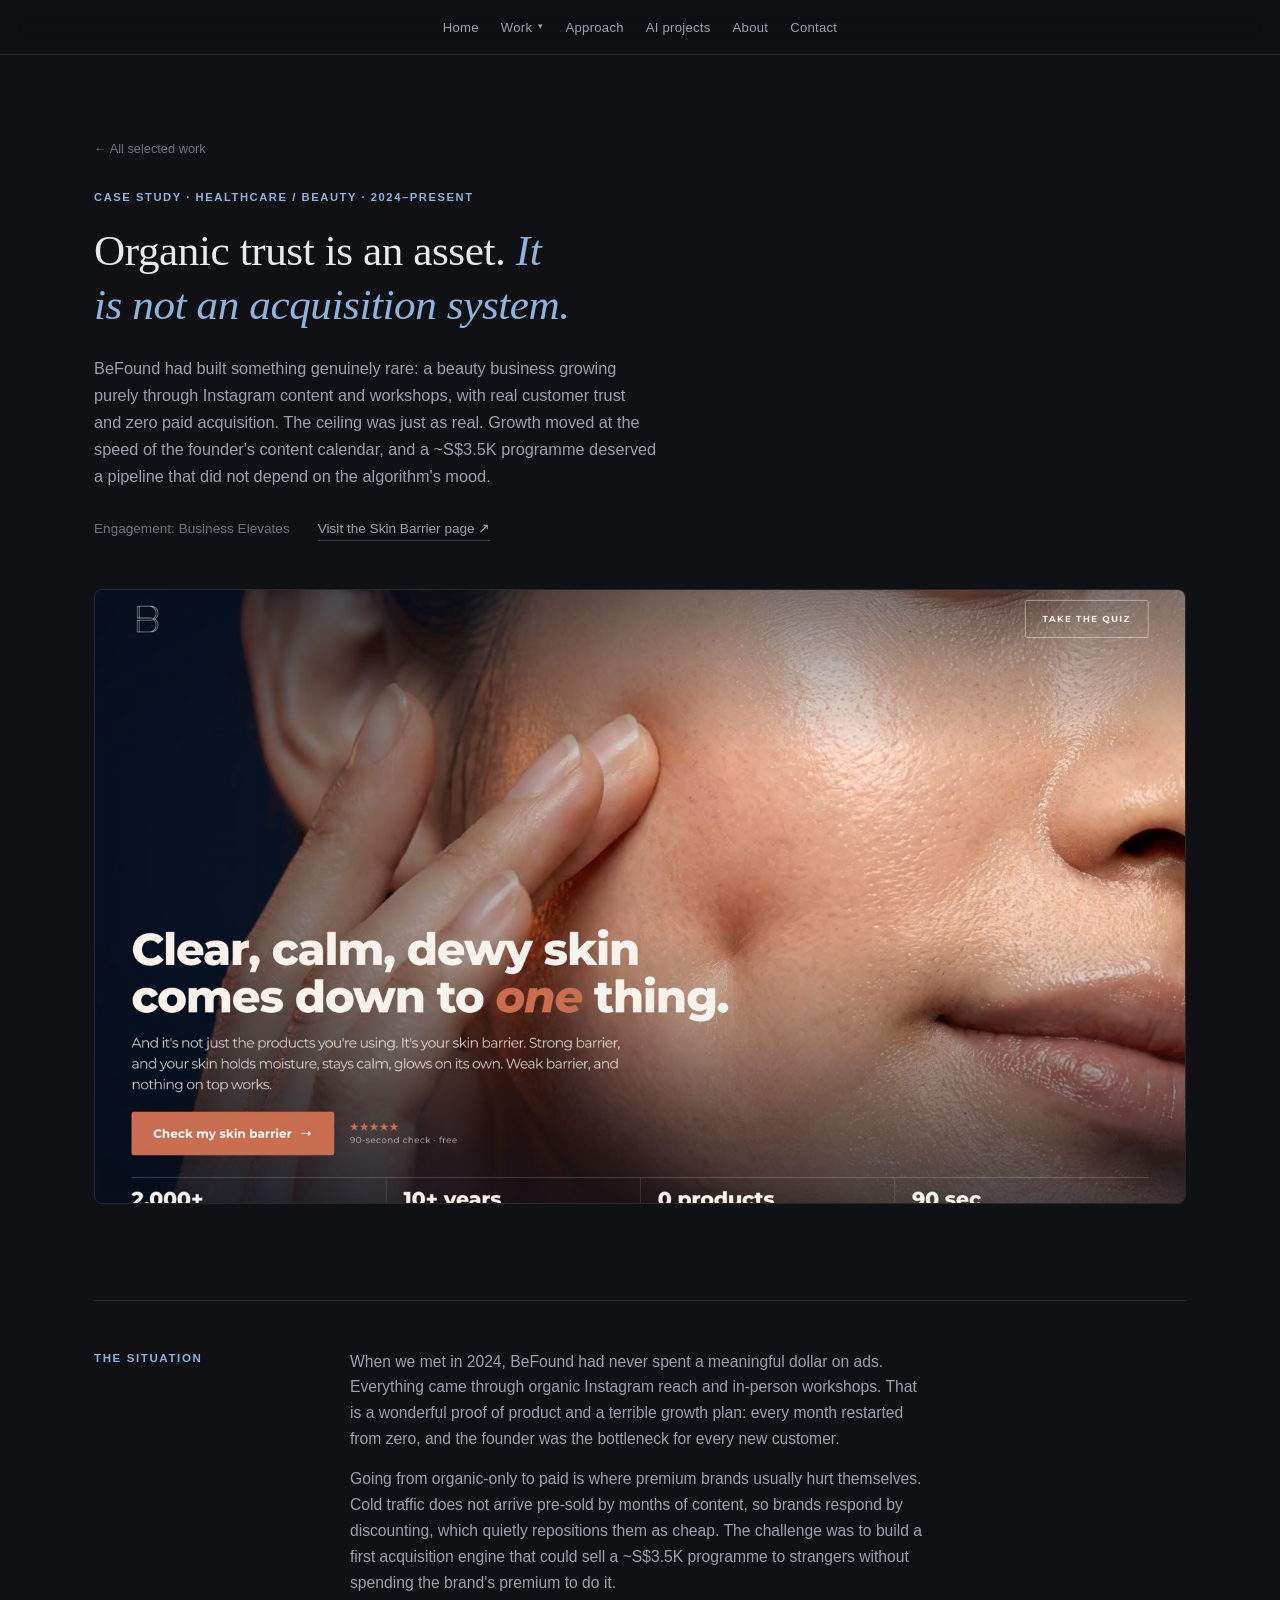
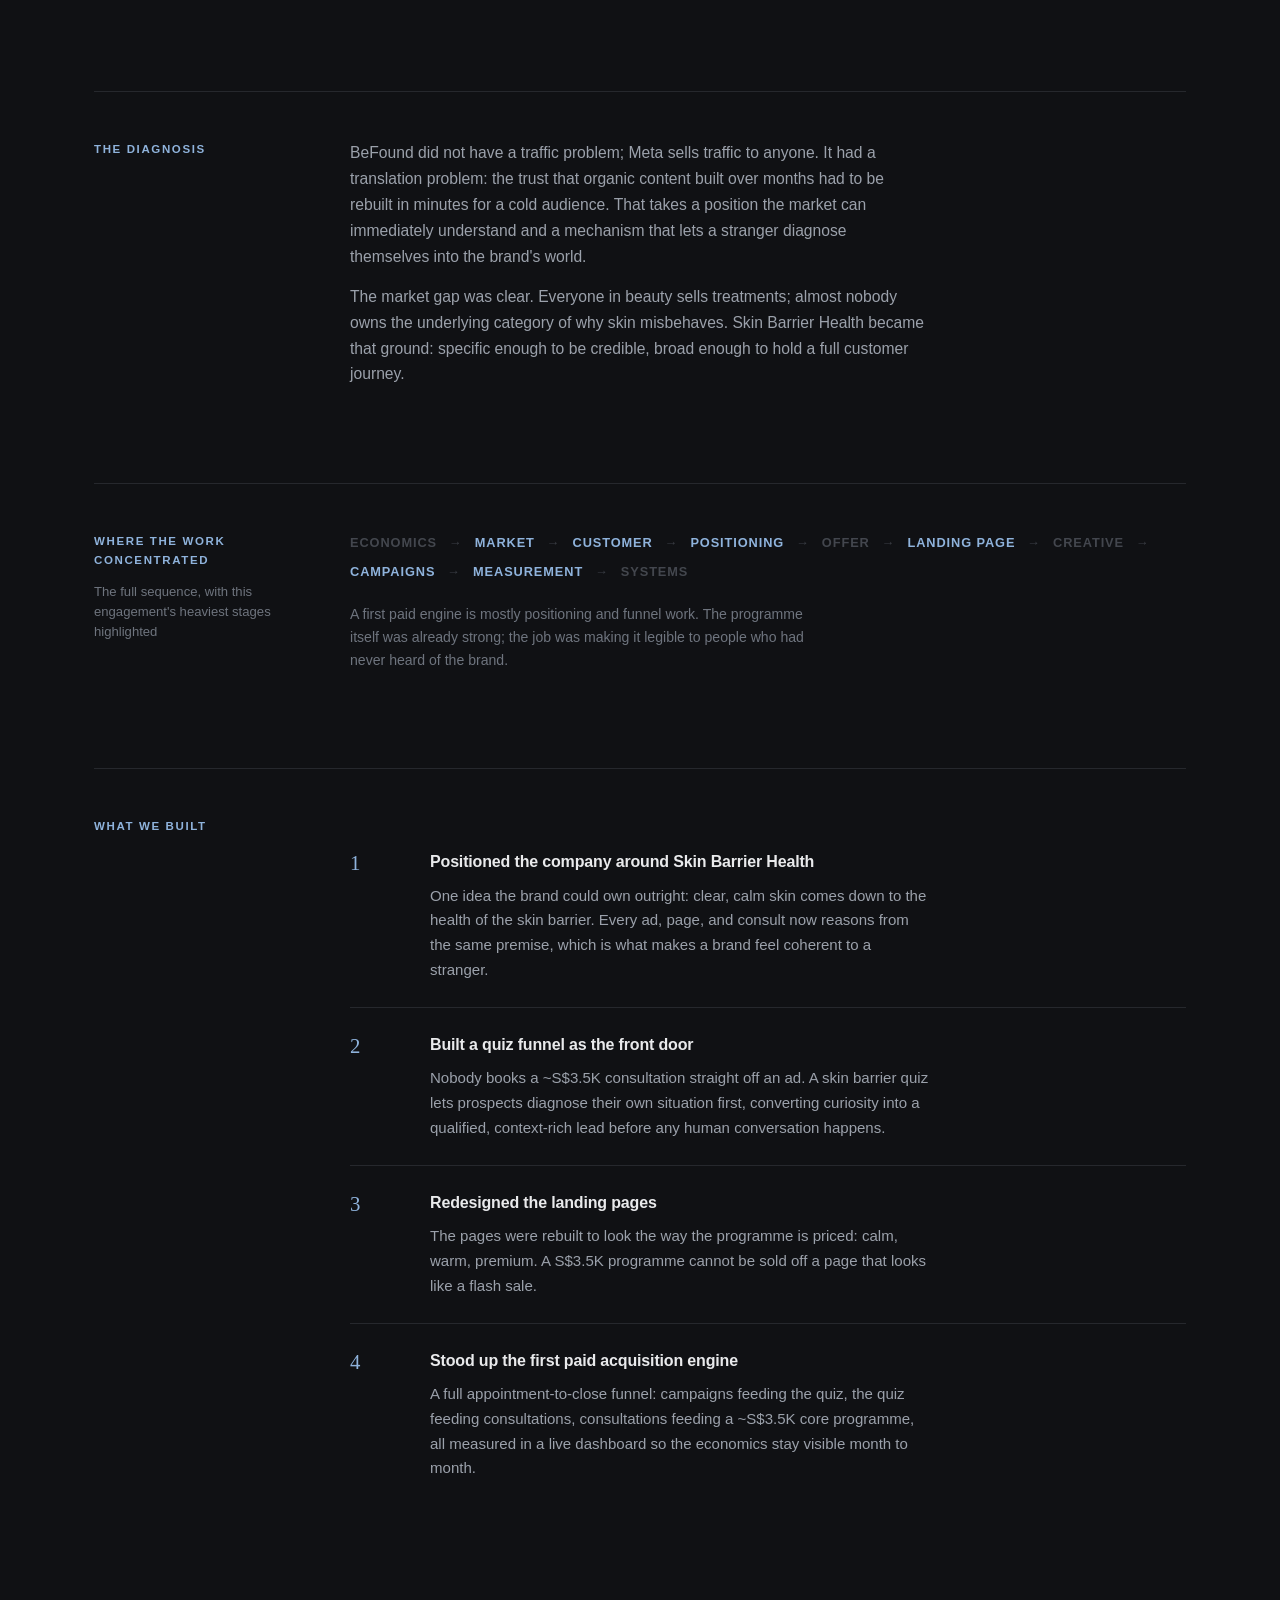
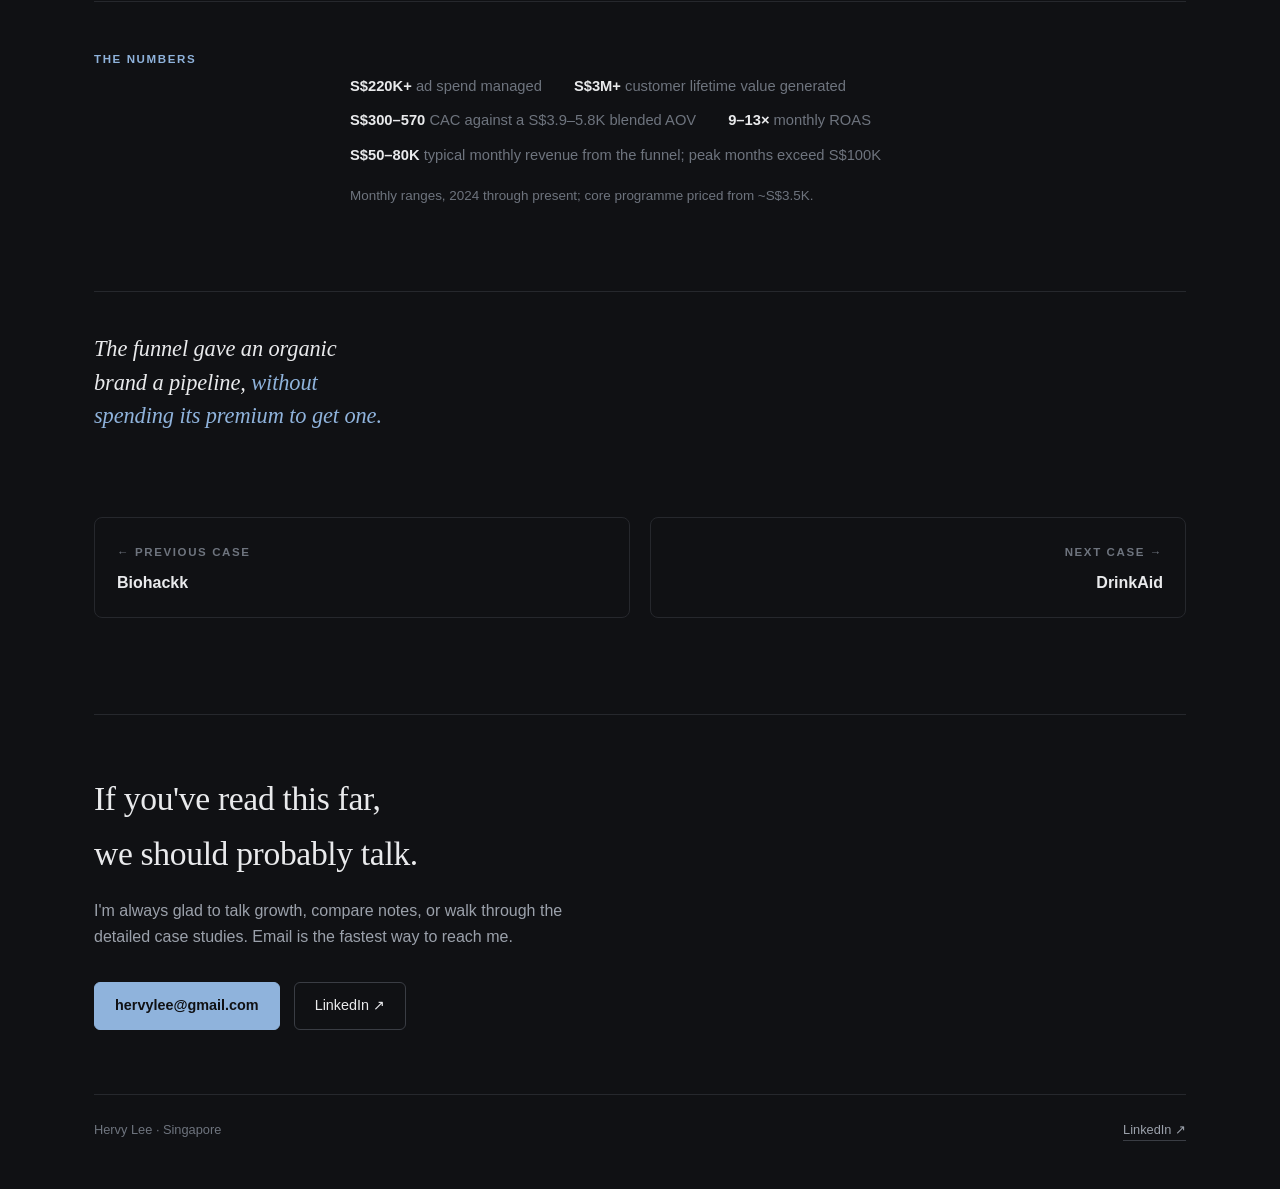
==== commit 6c573aa1: "Footnotes: drop repeated live-dashboard provenance boilerplate, keep dates and modelled-baseline cav" ====
--- a/work/befound.html
+++ b/work/befound.html
@@ -131,7 +131,7 @@
       <div class="fact"><strong>9–13×</strong> <span>monthly ROAS</span></div>
       <div class="fact"><strong>S$50–80K</strong> <span>typical monthly revenue from the funnel; peak months exceed S$100K</span></div>
     </div>
-    <p class="footnote">CAC, AOV, and ROAS ranges reflect monthly figures from the client's live dashboard, 2024 through present; core programme priced from ~S$3.5K.</p>
+    <p class="footnote">Monthly ranges, 2024 through present; core programme priced from ~S$3.5K.</p>
   </section>
 
   <div class="takeaway reveal">
